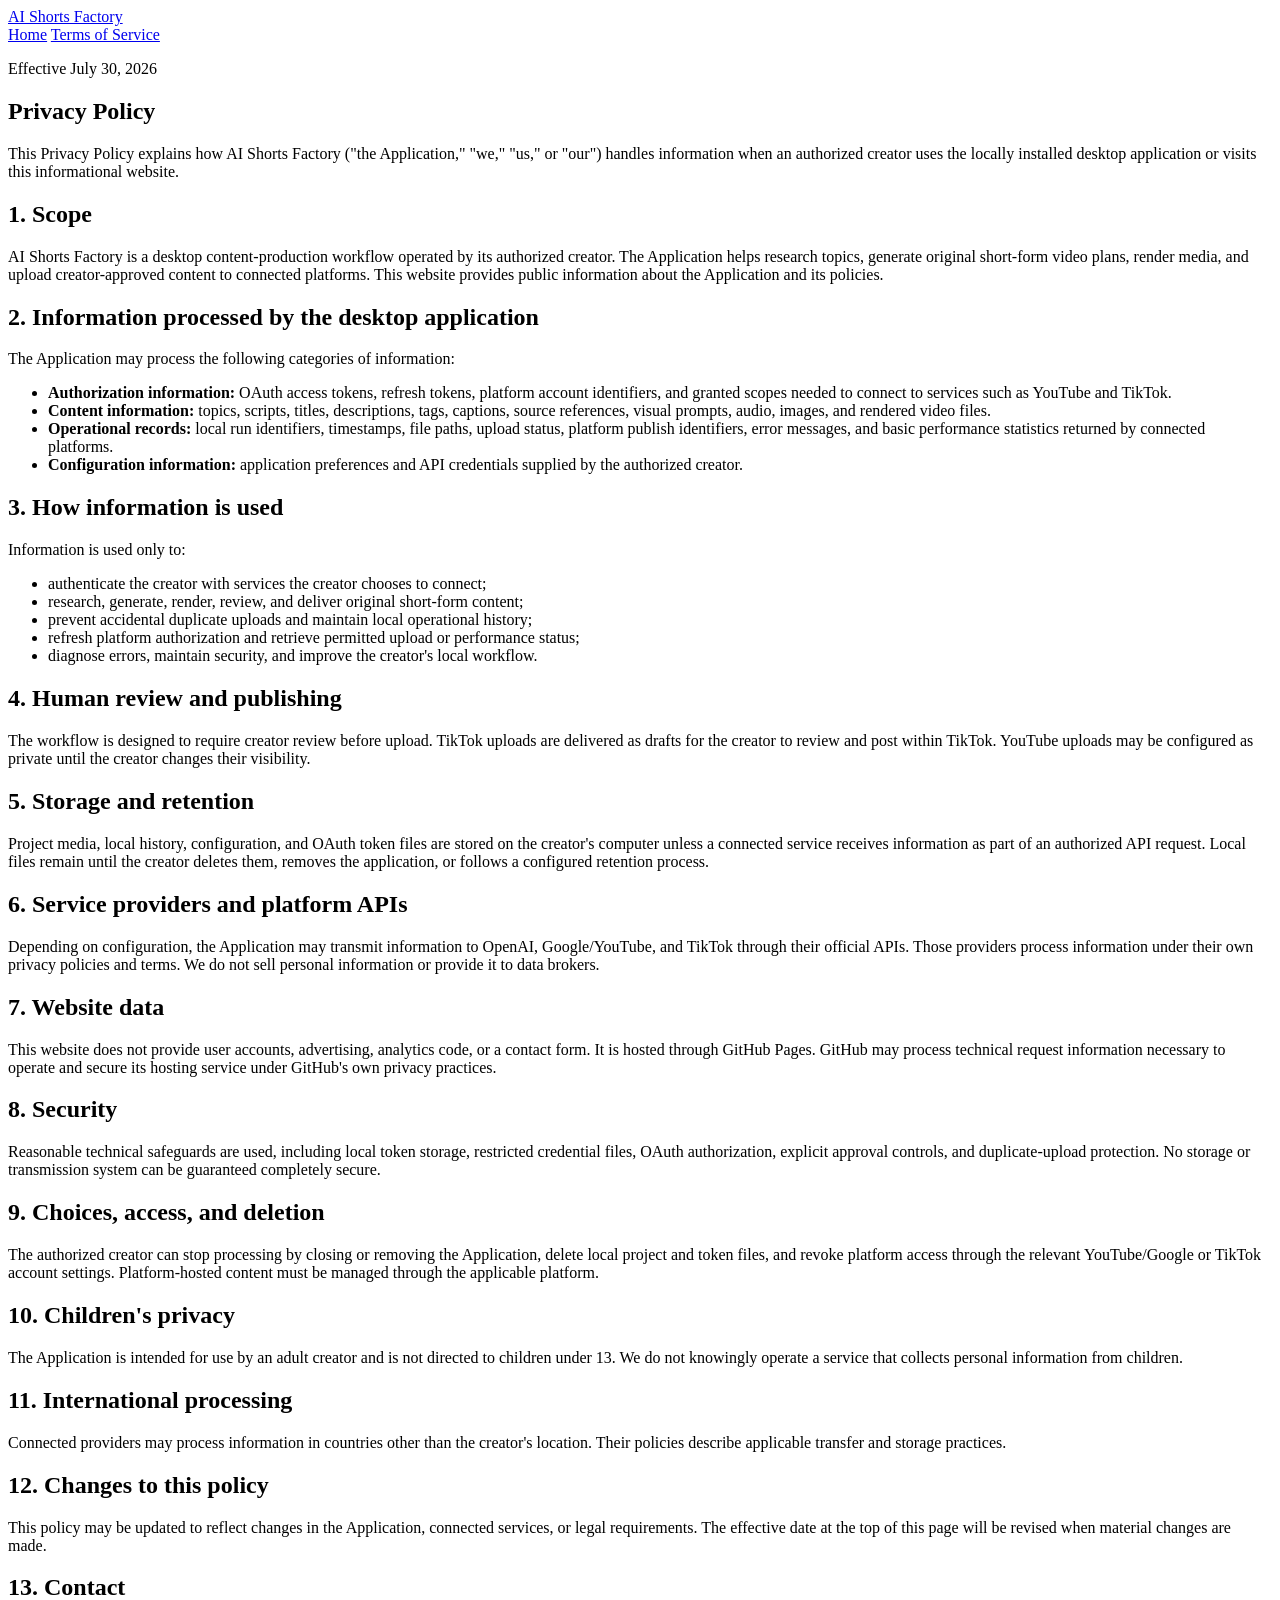
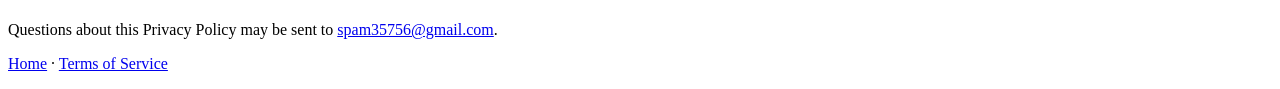
==== privacy.html @ cadb2cbe "Publish privacy.html" ====
<!doctype html>
<html lang="en">
<head>
  <meta charset="utf-8">
  <meta name="viewport" content="width=device-width, initial-scale=1">
  <title>Privacy Policy | AI Shorts Factory</title>
  <meta name="description" content="Privacy Policy for AI Shorts Factory.">
  <link rel="stylesheet" href="styles.css">
</head>
<body>
  <header class="site-header">
    <div class="container nav">
      <a class="brand" href="index.html">AI Shorts Factory</a>
      <nav aria-label="Primary navigation">
        <a href="index.html">Home</a>
        <a href="terms.html">Terms of Service</a>
      </nav>
    </div>
  </header>

  <main class="legal-page">
    <article class="container legal-document">
      <p class="eyebrow">Effective July 30, 2026</p>
      <h1>Privacy Policy</h1>

      <p>
        This Privacy Policy explains how AI Shorts Factory ("the Application," "we," "us," or
        "our") handles information when an authorized creator uses the locally installed desktop
        application or visits this informational website.
      </p>

      <h2>1. Scope</h2>
      <p>
        AI Shorts Factory is a desktop content-production workflow operated by its authorized
        creator. The Application helps research topics, generate original short-form video plans,
        render media, and upload creator-approved content to connected platforms. This website
        provides public information about the Application and its policies.
      </p>

      <h2>2. Information processed by the desktop application</h2>
      <p>The Application may process the following categories of information:</p>
      <ul>
        <li>
          <strong>Authorization information:</strong> OAuth access tokens, refresh tokens,
          platform account identifiers, and granted scopes needed to connect to services such
          as YouTube and TikTok.
        </li>
        <li>
          <strong>Content information:</strong> topics, scripts, titles, descriptions, tags,
          captions, source references, visual prompts, audio, images, and rendered video files.
        </li>
        <li>
          <strong>Operational records:</strong> local run identifiers, timestamps, file paths,
          upload status, platform publish identifiers, error messages, and basic performance
          statistics returned by connected platforms.
        </li>
        <li>
          <strong>Configuration information:</strong> application preferences and API
          credentials supplied by the authorized creator.
        </li>
      </ul>

      <h2>3. How information is used</h2>
      <p>Information is used only to:</p>
      <ul>
        <li>authenticate the creator with services the creator chooses to connect;</li>
        <li>research, generate, render, review, and deliver original short-form content;</li>
        <li>prevent accidental duplicate uploads and maintain local operational history;</li>
        <li>refresh platform authorization and retrieve permitted upload or performance status;</li>
        <li>diagnose errors, maintain security, and improve the creator's local workflow.</li>
      </ul>

      <h2>4. Human review and publishing</h2>
      <p>
        The workflow is designed to require creator review before upload. TikTok uploads are
        delivered as drafts for the creator to review and post within TikTok. YouTube uploads
        may be configured as private until the creator changes their visibility.
      </p>

      <h2>5. Storage and retention</h2>
      <p>
        Project media, local history, configuration, and OAuth token files are stored on the
        creator's computer unless a connected service receives information as part of an
        authorized API request. Local files remain until the creator deletes them, removes the
        application, or follows a configured retention process.
      </p>

      <h2>6. Service providers and platform APIs</h2>
      <p>
        Depending on configuration, the Application may transmit information to OpenAI,
        Google/YouTube, and TikTok through their official APIs. Those providers process
        information under their own privacy policies and terms. We do not sell personal
        information or provide it to data brokers.
      </p>

      <h2>7. Website data</h2>
      <p>
        This website does not provide user accounts, advertising, analytics code, or a contact
        form. It is hosted through GitHub Pages. GitHub may process technical request information
        necessary to operate and secure its hosting service under GitHub's own privacy practices.
      </p>

      <h2>8. Security</h2>
      <p>
        Reasonable technical safeguards are used, including local token storage, restricted
        credential files, OAuth authorization, explicit approval controls, and duplicate-upload
        protection. No storage or transmission system can be guaranteed completely secure.
      </p>

      <h2>9. Choices, access, and deletion</h2>
      <p>
        The authorized creator can stop processing by closing or removing the Application,
        delete local project and token files, and revoke platform access through the relevant
        YouTube/Google or TikTok account settings. Platform-hosted content must be managed through
        the applicable platform.
      </p>

      <h2>10. Children's privacy</h2>
      <p>
        The Application is intended for use by an adult creator and is not directed to children
        under 13. We do not knowingly operate a service that collects personal information from
        children.
      </p>

      <h2>11. International processing</h2>
      <p>
        Connected providers may process information in countries other than the creator's
        location. Their policies describe applicable transfer and storage practices.
      </p>

      <h2>12. Changes to this policy</h2>
      <p>
        This policy may be updated to reflect changes in the Application, connected services,
        or legal requirements. The effective date at the top of this page will be revised when
        material changes are made.
      </p>

      <h2>13. Contact</h2>
      <p>
        Questions about this Privacy Policy may be sent to
        <a href="mailto:spam35756@gmail.com">spam35756@gmail.com</a>.
      </p>
    </article>
  </main>

  <footer class="site-footer">
    <div class="container">
      <p><a href="index.html">Home</a> · <a href="terms.html">Terms of Service</a></p>
    </div>
  </footer>
</body>
</html>
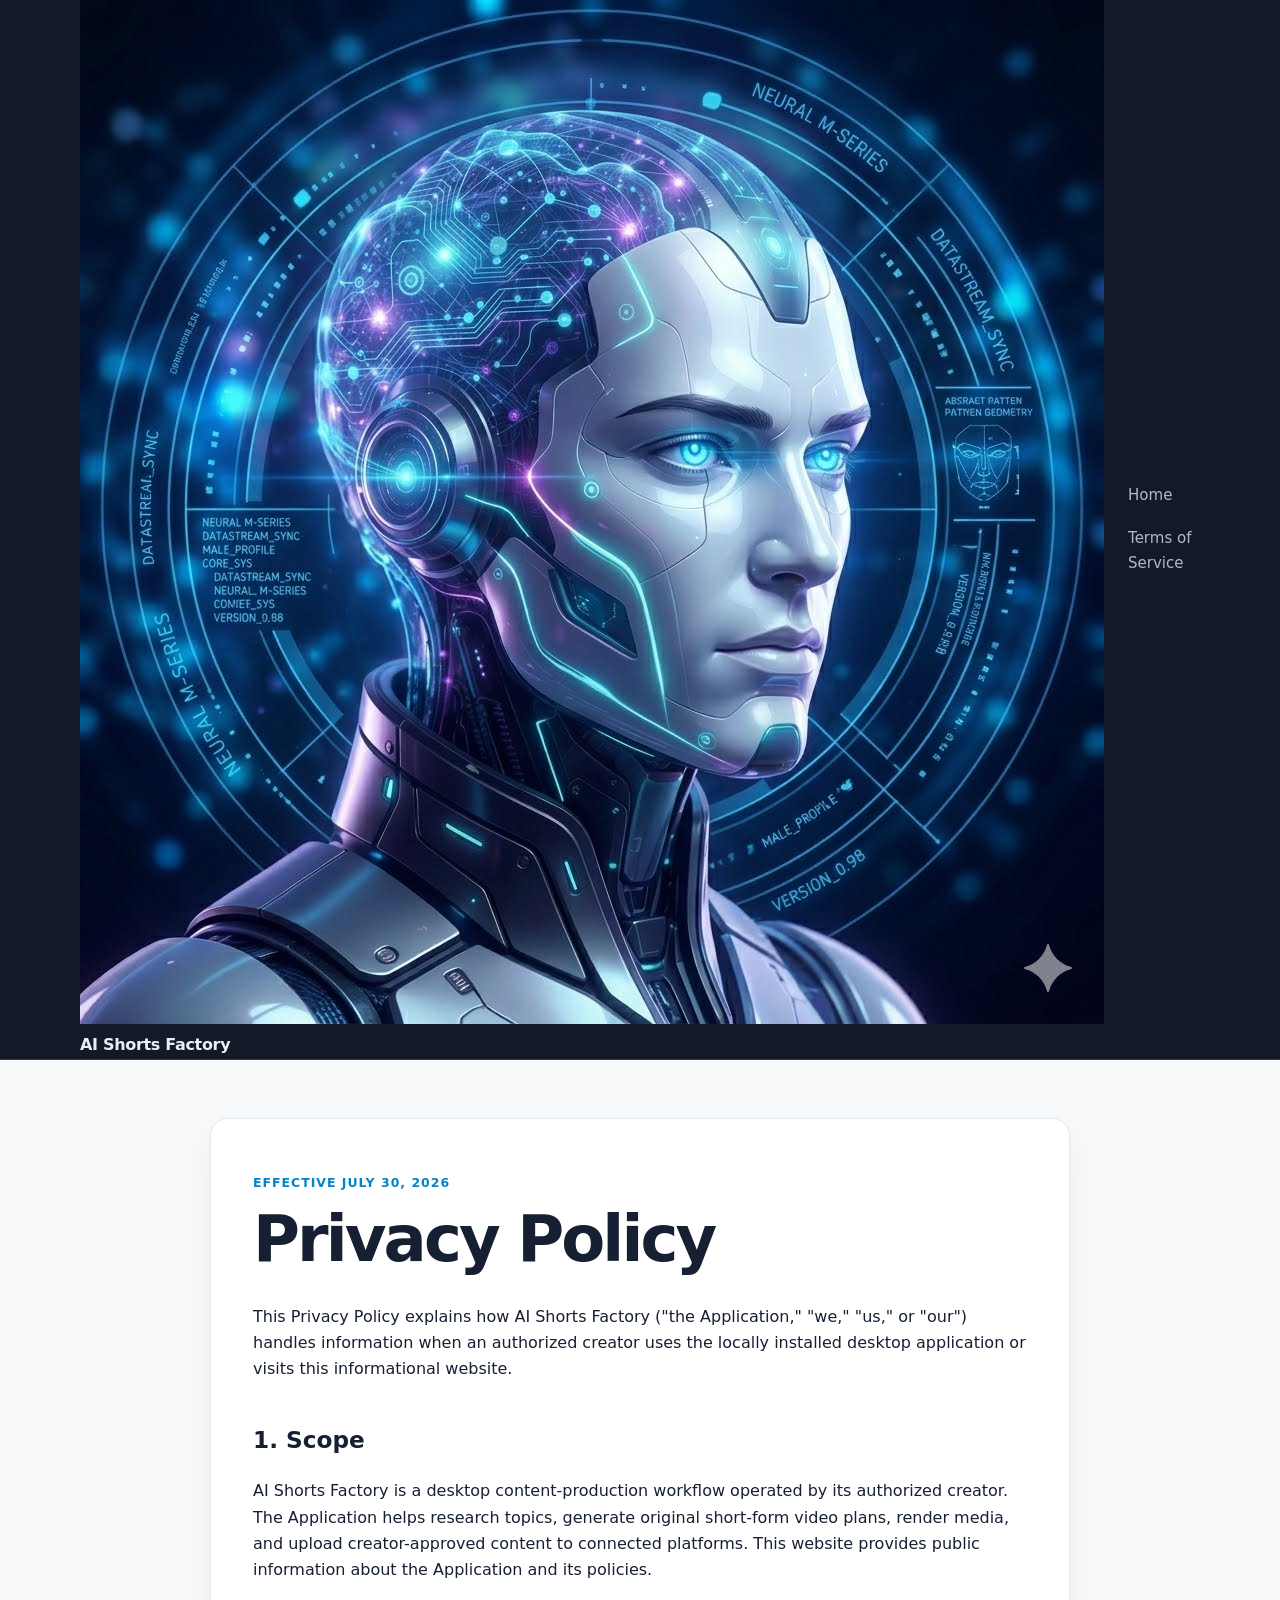
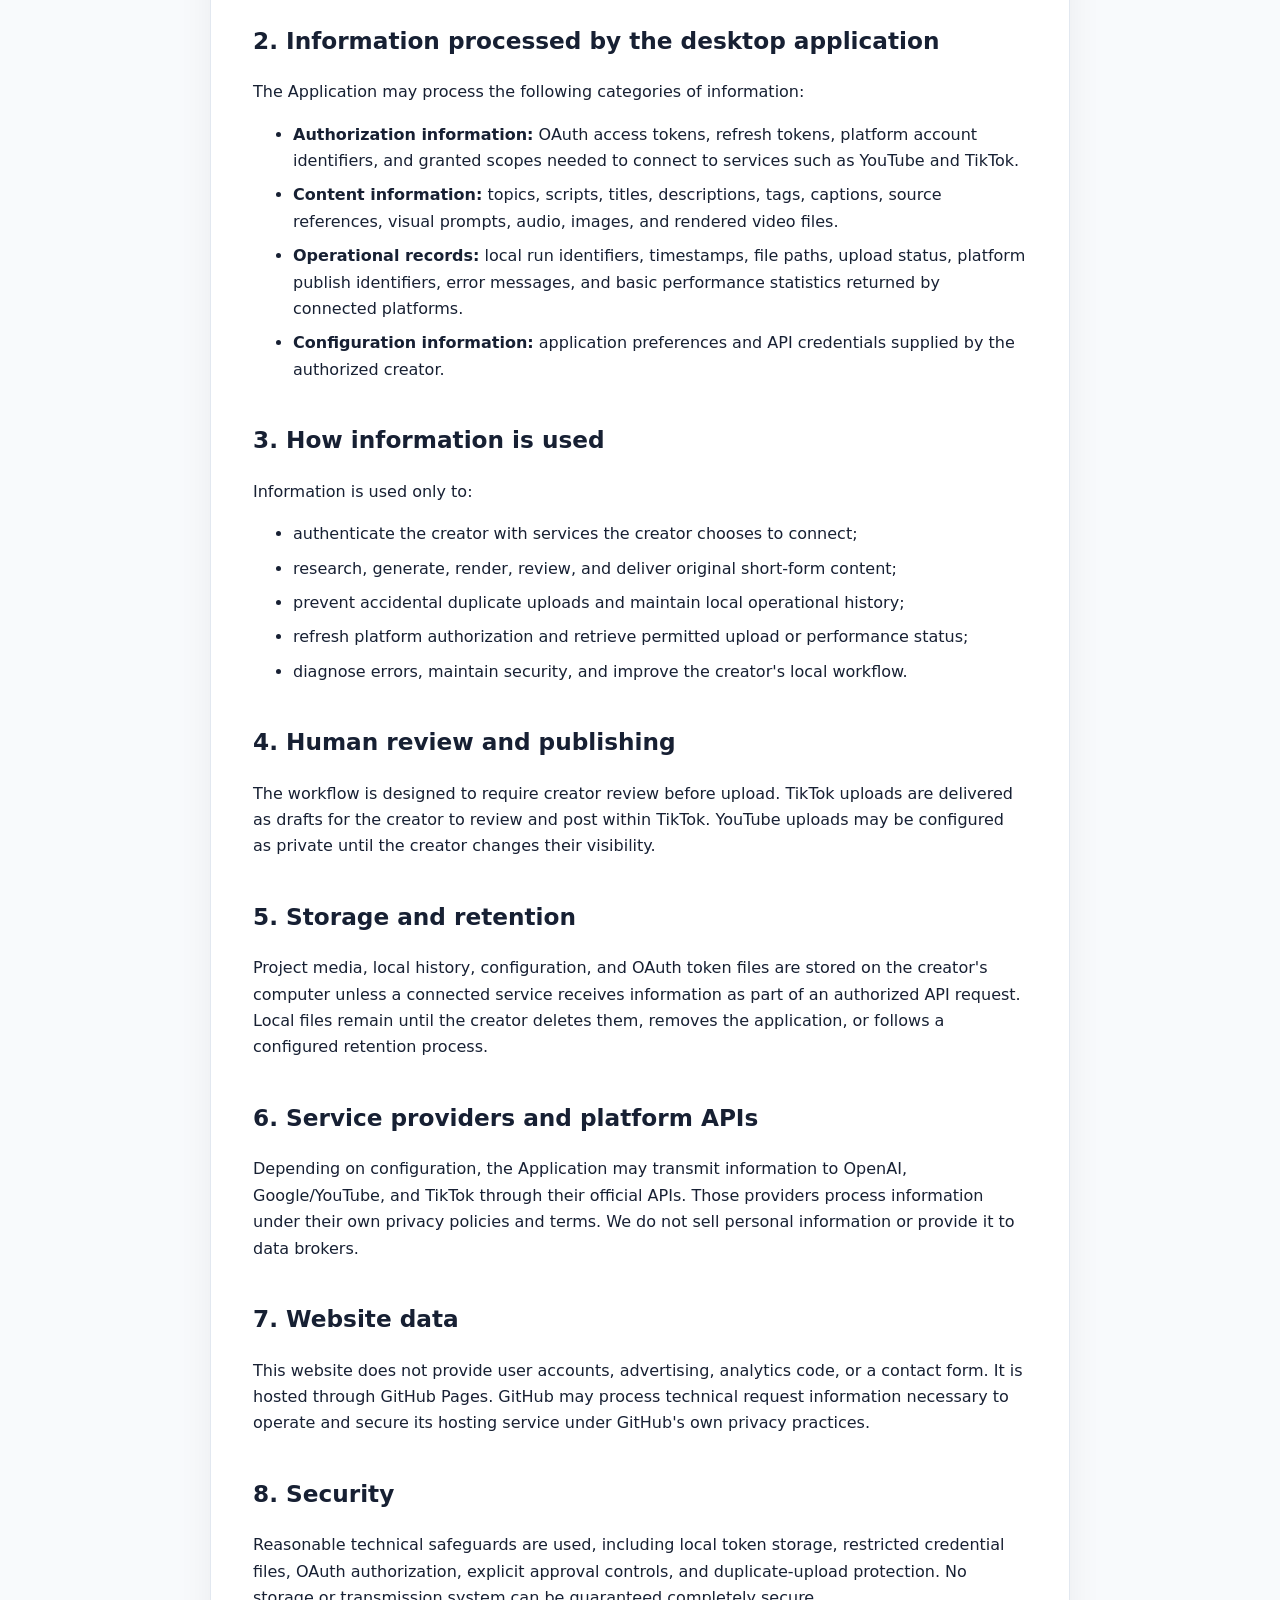
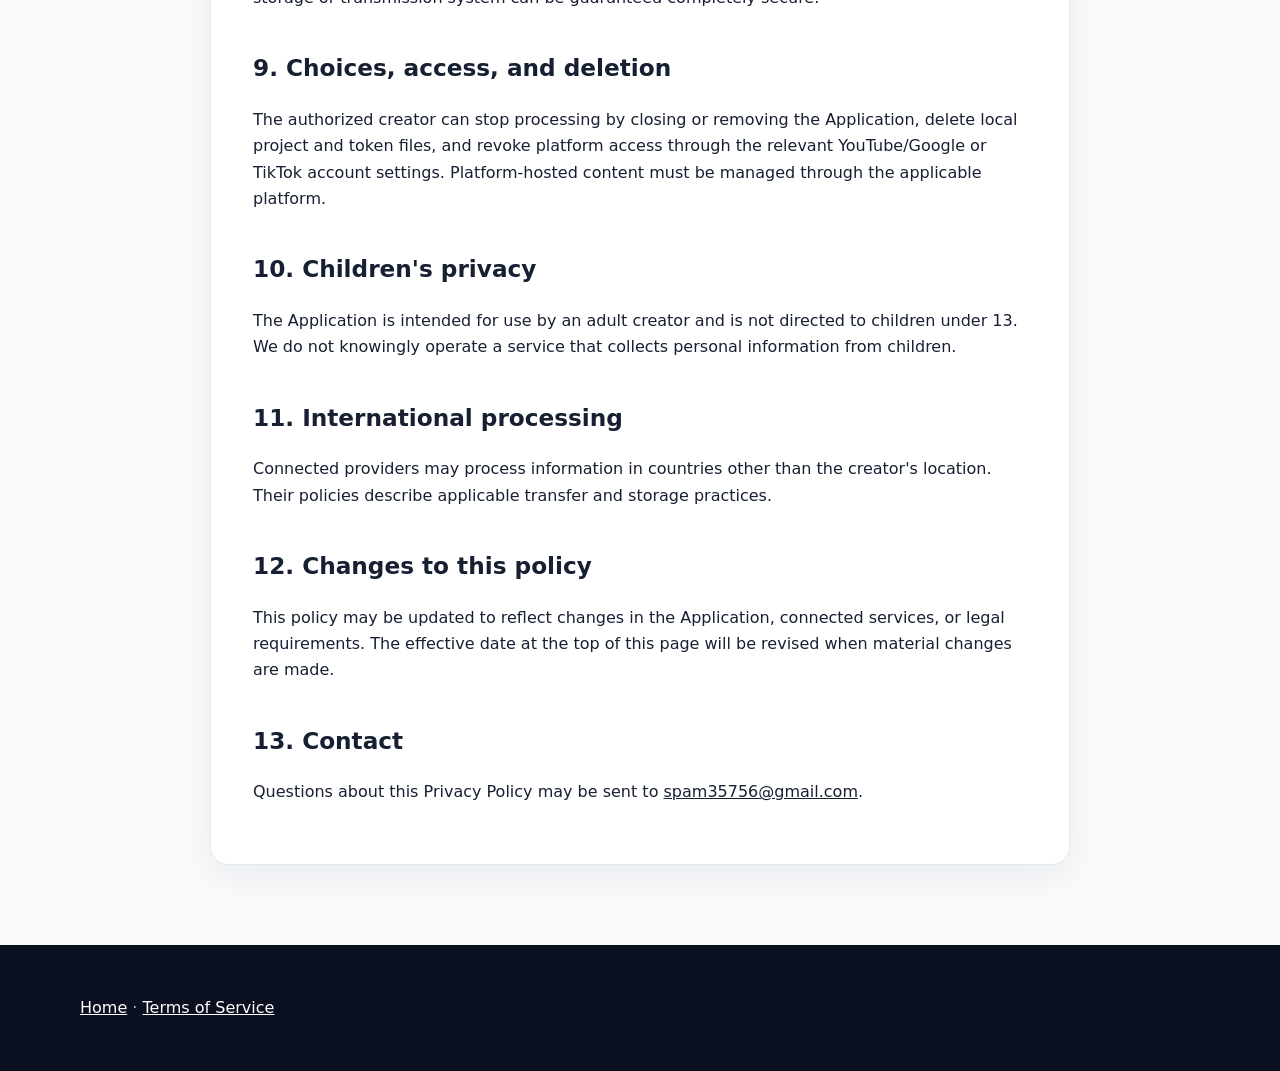
==== commit 3ad3a73c: "Update privacy.html Display matching app icon on privacy page" ====
--- a/privacy.html
+++ b/privacy.html
@@ -10,7 +10,10 @@
 <body>
   <header class="site-header">
     <div class="container nav">
-      <a class="brand" href="index.html">AI Shorts Factory</a>
+      <a class="brand" href="index.html">
+        <img src="app-icon.jpeg" alt="AI Shorts Factory app icon" class="brand-icon">
+        <span>AI Shorts Factory</span>
+      </a>
       <nav aria-label="Primary navigation">
         <a href="index.html">Home</a>
         <a href="terms.html">Terms of Service</a>
--- a/styles.css
+++ b/styles.css
@@ -0,0 +1,90 @@
+* { box-sizing: border-box; }
+:root {
+  --bg: #0b1020;
+  --surface: #151c31;
+  --surface-light: #f3f6fb;
+  --text: #e9eef9;
+  --ink: #172033;
+  --muted: #aeb9ce;
+  --accent: #7dd3fc;
+  --border: rgba(255,255,255,.14);
+  --max: 1120px;
+}
+html { scroll-behavior: smooth; }
+body {
+  margin: 0;
+  font-family: Inter, ui-sans-serif, system-ui, -apple-system, BlinkMacSystemFont, "Segoe UI", sans-serif;
+  line-height: 1.65;
+  color: var(--ink);
+  background: white;
+}
+a { color: inherit; }
+.container { width: min(var(--max), calc(100% - 40px)); margin: 0 auto; }
+.site-header {
+  position: sticky;
+  top: 0;
+  z-index: 10;
+  background: rgba(11,16,32,.96);
+  color: var(--text);
+  border-bottom: 1px solid var(--border);
+}
+.nav { display: flex; justify-content: space-between; align-items: center; gap: 24px; min-height: 68px; }
+.brand { font-weight: 800; text-decoration: none; letter-spacing: -.02em; }
+nav { display: flex; flex-wrap: wrap; gap: 18px; }
+nav a { color: var(--muted); text-decoration: none; font-size: .94rem; }
+nav a:hover, nav a:focus { color: white; }
+.hero {
+  color: var(--text);
+  background:
+    radial-gradient(circle at 85% 15%, rgba(125,211,252,.18), transparent 30%),
+    linear-gradient(145deg, #0b1020, #17213b);
+  padding: 96px 0 88px;
+}
+.hero h1 { max-width: 850px; margin: 0; font-size: clamp(2.5rem, 6vw, 5rem); line-height: 1.03; letter-spacing: -.055em; }
+.eyebrow { color: #0284c7; font-weight: 800; letter-spacing: .08em; text-transform: uppercase; font-size: .78rem; }
+.hero .eyebrow { color: var(--accent); }
+.lead { max-width: 760px; color: #c8d2e5; font-size: 1.2rem; margin: 26px 0 0; }
+.actions { display: flex; flex-wrap: wrap; gap: 12px; margin-top: 32px; }
+.button {
+  display: inline-block;
+  padding: 12px 18px;
+  border-radius: 10px;
+  background: var(--accent);
+  color: #082032;
+  text-decoration: none;
+  font-weight: 800;
+}
+.button.secondary { background: transparent; color: white; border: 1px solid var(--border); }
+.section { padding: 76px 0; }
+.section.alt { background: var(--surface-light); }
+.section h2 { margin-top: 0; font-size: clamp(2rem, 4vw, 3rem); line-height: 1.1; letter-spacing: -.035em; }
+.grid-two { display: grid; grid-template-columns: 1.2fr .8fr; gap: 42px; align-items: start; }
+.card { padding: 26px; border: 1px solid #dbe3ef; border-radius: 18px; background: white; box-shadow: 0 12px 34px rgba(15,23,42,.06); }
+.card h3 { margin-top: 0; }
+.steps { display: grid; grid-template-columns: repeat(2, 1fr); gap: 20px; }
+.step-number {
+  display: inline-grid;
+  place-items: center;
+  width: 34px;
+  height: 34px;
+  border-radius: 999px;
+  background: #e0f2fe;
+  color: #0369a1;
+  font-weight: 900;
+}
+.legal-links { text-align: center; }
+.text-link { display: inline-block; margin: 8px; padding: 12px 18px; border: 1px solid #cbd5e1; border-radius: 10px; text-decoration: none; font-weight: 750; background: white; }
+.site-footer { padding: 34px 0; background: var(--bg); color: var(--muted); }
+.site-footer a { color: white; }
+.legal-page { padding: 58px 0 80px; background: #f8fafc; }
+.legal-document { max-width: 860px; padding: 42px; background: white; border: 1px solid #e2e8f0; border-radius: 18px; box-shadow: 0 12px 36px rgba(15,23,42,.06); }
+.legal-document h1 { font-size: clamp(2.5rem, 5vw, 4.2rem); line-height: 1.05; letter-spacing: -.045em; margin: 8px 0 30px; }
+.legal-document h2 { margin-top: 38px; font-size: 1.45rem; }
+.legal-document li { margin: 8px 0; }
+@media (max-width: 760px) {
+  .nav { align-items: flex-start; flex-direction: column; padding: 16px 0; }
+  nav { gap: 12px; }
+  .hero { padding: 68px 0; }
+  .grid-two, .steps { grid-template-columns: 1fr; }
+  .legal-document { padding: 24px; }
+}
